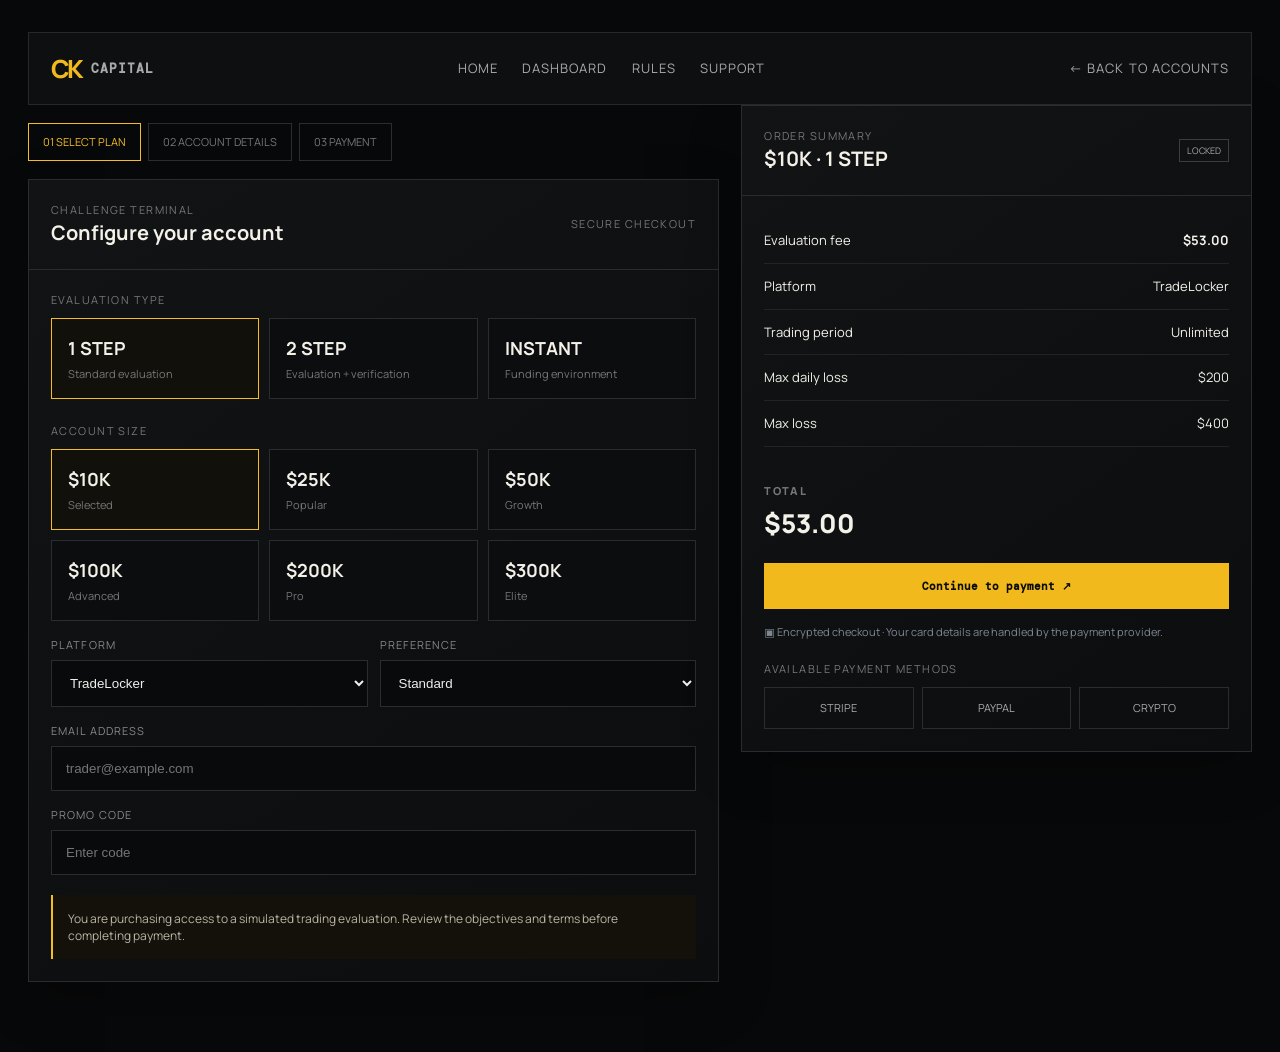
==== checkout.html @ f25f470c "Add files via upload" ====
<!doctype html><html lang="en"><head><meta charset="utf-8"><meta name="viewport" content="width=device-width,initial-scale=1"><title>CK Capital — Secure Checkout Concept</title><link rel="preconnect" href="https://fonts.googleapis.com"><link href="https://fonts.googleapis.com/css2?family=DM+Mono:wght@400;500&family=Manrope:wght@400;500;600;700;800&display=swap" rel="stylesheet"><link rel="stylesheet" href="styles.css"></head><body class="page-shell"><div class="page-wrap"><nav class="surface-nav"><a class="brand" href="index.html"><span class="ck">CK</span><span>CAPITAL</span></a><div class="links"><a href="index.html">Home</a><a href="dashboard.html">Dashboard</a><a href="#">Rules</a><a href="#">Support</a></div><a class="backlink" href="index.html">← Back to accounts</a></nav><div class="checkout-layout"><section><div class="steps"><span class="step-chip active">01 Select plan</span><span class="step-chip">02 Account details</span><span class="step-chip">03 Payment</span></div><div class="panel"><div class="panel-head"><div><div class="tiny gold-text">Challenge terminal</div><h2>Configure your account</h2></div><span class="tiny">SECURE CHECKOUT</span></div><div class="panel-body"><div class="tiny">Evaluation type</div><div class="option-grid" style="margin-top:10px"><div class="choice selected" data-type="1-step"><strong>1 STEP</strong><span>Standard evaluation</span></div><div class="choice" data-type="2-step"><strong>2 STEP</strong><span>Evaluation + verification</span></div><div class="choice" data-type="instant"><strong>INSTANT</strong><span>Funding environment</span></div></div><div class="tiny" style="margin-top:24px">Account size</div><div class="option-grid" style="margin-top:10px"><div class="choice selected" data-size="10K"><strong>$10K</strong><span>Selected</span></div><div class="choice" data-size="25K"><strong>$25K</strong><span>Popular</span></div><div class="choice" data-size="50K"><strong>$50K</strong><span>Growth</span></div><div class="choice" data-size="100K"><strong>$100K</strong><span>Advanced</span></div><div class="choice" data-size="200K"><strong>$200K</strong><span>Pro</span></div><div class="choice" data-size="300K"><strong>$300K</strong><span>Elite</span></div></div><div class="form-row"><div class="field"><label>Platform</label><select id="platform"><option>TradeLocker</option><option>MetaTrader 5</option></select></div><div class="field"><label>Preference</label><select><option>Standard</option><option>Pro — Coming Soon</option></select></div></div><div class="field"><label>Email address</label><input type="email" placeholder="trader@example.com"></div><div class="field"><label>Promo code</label><input id="promo" placeholder="Enter code"></div><div class="notice" style="margin-top:20px">You are purchasing access to a simulated trading evaluation. Review the objectives and terms before completing payment.</div></div></div></section><aside class="order-card"><div class="panel"><div class="panel-head"><div><div class="tiny gold-text">Order summary</div><h2 id="summary-title">$10K · 1 STEP</h2></div><span class="badge">LOCKED</span></div><div class="panel-body"><div class="order-line"><span>Evaluation fee</span><b id="fee">$53.00</b></div><div class="order-line"><span>Platform</span><span id="summary-platform">TradeLocker</span></div><div class="order-line"><span>Trading period</span><span>Unlimited</span></div><div class="order-line"><span>Max daily loss</span><span>$200</span></div><div class="order-line"><span>Max loss</span><span>$400</span></div><div class="order-total"><span class="tiny">TOTAL</span><div id="total">$53.00</div></div><button class="gold full" id="pay">Continue to payment ↗</button><div class="secure">▣ Encrypted checkout · Your card details are handled by the payment provider.</div><div class="tiny" style="margin-top:22px">Available payment methods</div><div class="pay-methods"><div class="pay-method">STRIPE</div><div class="pay-method">PAYPAL</div><div class="pay-method">CRYPTO</div></div></div></div></aside></div></div><script>
const state={size:'10K',type:'1 STEP',fee:53};const fees={'10K':53,'25K':99,'50K':179,'100K':299,'200K':499,'300K':699};document.querySelectorAll('.choice').forEach(c=>c.onclick=()=>{const type=c.dataset.type,size=c.dataset.size;if(type){document.querySelectorAll('[data-type]').forEach(x=>x.classList.remove('selected'));c.classList.add('selected');state.type=type==='1-step'?'1 STEP':type==='2-step'?'2 STEP':'INSTANT';state.fee=type==='instant'?108:fees[state.size]||53}else if(size){document.querySelectorAll('[data-size]').forEach(x=>x.classList.remove('selected'));c.classList.add('selected');state.size=size;state.fee=state.type==='INSTANT'?108:fees[size]||53}update()});document.querySelector('#platform').onchange=e=>{document.querySelector('#summary-platform').textContent=e.target.value};function update(){document.querySelector('#summary-title').textContent=`$${state.size.replace('K','K')} · ${state.type}`;document.querySelector('#fee').textContent=`$${state.fee.toFixed(2)}`;document.querySelector('#total').textContent=`$${state.fee.toFixed(2)}`}document.querySelector('#pay').onclick=()=>alert('Prototype: connect this button to CK Capital’s real payment processor.');
</script></body></html>
---- styles.css ----
:root{--bg:#07090a;--panel:#0d1011;--panel2:#111416;--line:#292d2e;--text:#eeeae1;--muted:#8f9491;--gold:#f2b91d;--gold2:#ffd65b;--green:#53d17c;--max:1400px}*{box-sizing:border-box}html{scroll-behavior:smooth}body{margin:0;background:var(--bg);color:var(--text);font-family:Manrope,system-ui,sans-serif;line-height:1.45}.ticker{height:36px;border-bottom:1px solid var(--line);padding:0 28px;display:flex;align-items:center;gap:10px;font:500 11px 'DM Mono';letter-spacing:.08em;color:var(--gold)}.ticker .dot{width:7px;height:7px;background:var(--gold);border-radius:50%;box-shadow:0 0 12px var(--gold)}.ticker .sep{width:1px;height:12px;background:var(--line);margin:0 12px}.ticker .muted{color:#666b69}.ticker .right{margin-left:auto;color:#a6aaa7}.ticker b{color:var(--green);font-weight:500}header{height:76px;border-bottom:1px solid var(--line);display:flex;align-items:center;padding:0 34px;gap:50px;position:sticky;top:0;background:rgba(7,9,10,.88);backdrop-filter:blur(16px);z-index:10}.brand{display:flex;align-items:center;gap:10px;color:var(--text);text-decoration:none;font:700 13px 'DM Mono';letter-spacing:.16em}.ck{font:800 25px Manrope;color:var(--gold);letter-spacing:-.13em}nav{display:flex;gap:30px}nav a{color:#a7aba8;text-decoration:none;font-size:13px}nav a:hover{color:var(--gold)}.actions{margin-left:auto;display:flex;gap:10px}.actions button,.hero-actions button,.community button{font:700 11px 'DM Mono';letter-spacing:.07em}.ghost,.gold{border:1px solid var(--line);background:transparent;color:var(--text);padding:12px 18px;cursor:pointer}.gold{background:var(--gold);color:#0a0b0b;border-color:var(--gold)}.gold:hover{background:var(--gold2)}.menu{display:none;background:none;border:0;color:var(--text);font-size:24px}.hero{max-width:var(--max);margin:auto;min-height:620px;padding:90px 55px 70px;display:grid;grid-template-columns:1.05fr .95fr;gap:55px;align-items:center;position:relative;overflow:hidden}.hero:before{content:"";position:absolute;width:650px;height:650px;border-radius:50%;right:-300px;top:-180px;background:radial-gradient(circle,rgba(242,185,29,.13),transparent 65%);pointer-events:none}.eyebrow{font:500 11px 'DM Mono';letter-spacing:.13em;color:var(--gold);margin-bottom:17px}.hero h1{font-size:clamp(45px,5.3vw,80px);line-height:.98;letter-spacing:-.055em;margin:0 0 24px;font-weight:800}.hero h1 span{color:var(--gold)}.hero-copy>p{max-width:620px;color:#a7aaa7;font-size:17px}.hero-actions{display:flex;gap:24px;align-items:center;margin:30px 0}.big{padding:16px 26px}.textbtn{background:none;border:0;color:#ddd;cursor:pointer}.micro{display:flex;flex-wrap:wrap;gap:18px;color:#737875;font:11px 'DM Mono'}.hero-console{border:1px solid var(--line);background:linear-gradient(145deg,#111415,#090b0c);box-shadow:0 25px 70px rgba(0,0,0,.35)}.console-top{display:flex;justify-content:space-between;padding:15px 18px;border-bottom:1px solid var(--line);font:11px 'DM Mono';color:#777c79}.console-top b{color:var(--gold);font-weight:500}.chart{height:285px;position:relative;padding:22px;color:var(--gold)}.grid{position:absolute;inset:0;background-image:linear-gradient(rgba(255,255,255,.04) 1px,transparent 1px),linear-gradient(90deg,rgba(255,255,255,.04) 1px,transparent 1px);background-size:50px 50px}.chart svg{width:100%;height:100%;position:relative}.tag{position:absolute;font:10px 'DM Mono';background:#151a19;padding:5px 7px;border:1px solid var(--line)}.t1{left:25px;top:25px}.t2{right:28px;top:80px;color:var(--green)}.console-grid{display:grid;grid-template-columns:repeat(3,1fr);border-top:1px solid var(--line)}.console-grid div{padding:16px;border-right:1px solid var(--line)}.console-grid div:last-child{border:0}.console-grid small,.rules-mini small{display:block;color:#6e7471;font:10px 'DM Mono';margin-bottom:7px}.console-grid strong{font:500 13px 'DM Mono'}.ok{color:var(--green)}.stats{border-top:1px solid var(--line);border-bottom:1px solid var(--line);display:grid;grid-template-columns:repeat(4,1fr);max-width:var(--max);margin:auto}.stats div{padding:25px 35px;border-right:1px solid var(--line)}.stats div:last-child{border:0}.stats small{display:block;color:#666c69;font:10px 'DM Mono';margin-bottom:8px}.stats strong{font:700 15px 'DM Mono';color:#ddd}.section{max-width:var(--max);margin:auto;padding:105px 55px}.section-head{display:flex;justify-content:space-between;gap:40px;align-items:end;margin-bottom:45px}.section h2{font-size:clamp(32px,4vw,54px);letter-spacing:-.045em;line-height:1;margin:0}.section-head>p{max-width:430px;color:#858a87;font-size:14px}.runway{display:flex;align-items:center;border:1px solid var(--line);background:var(--panel)}.step{padding:34px 30px;flex:1;min-height:190px}.step span{display:block;font:11px 'DM Mono';color:#606562;margin-bottom:38px}.step b{font:700 15px 'DM Mono';color:#ddd}.step p{color:#747a77;font-size:13px;max-width:250px}.step.active{background:linear-gradient(140deg,#15130c,#0d0f10);box-shadow:inset 3px 0 var(--gold)}.step.active span,.step.active b{color:var(--gold)}.line{height:1px;width:50px;background:var(--gold);position:relative}.line:after{content:"";width:6px;height:6px;background:var(--gold);border-radius:50%;position:absolute;right:0;top:-3px}.switch{display:flex;border:1px solid var(--line)}.switch button,.terminal-tabs button{background:none;border:0;color:#747976;padding:12px 16px;font:500 10px 'DM Mono';cursor:pointer}.switch .selected,.terminal-tabs .selected{background:#171a18;color:var(--gold)}.terminal{border:1px solid var(--line);background:var(--panel)}.terminal-tabs{display:flex;border-bottom:1px solid var(--line);overflow:auto}.terminal-tabs button{font-size:13px;min-width:100px}.terminal-body{display:grid;grid-template-columns:1fr 1.5fr}.offer{padding:38px;border-right:1px solid var(--line)}.pill{font:10px 'DM Mono';color:var(--gold);border:1px solid #5b4a1c;padding:5px 8px}.offer h3{font-size:30px;margin:20px 0 8px}.offer p{color:#7e8380;font-size:13px}.price{margin:28px 0;font:700 34px 'DM Mono'}.price del{font-size:14px;color:#5f6461;margin-left:8px}.full{width:100%;padding:15px;font:700 11px 'DM Mono'}.rules-mini{display:grid;grid-template-columns:repeat(2,1fr)}.rules-mini div{padding:26px;border-bottom:1px solid var(--line);border-right:1px solid var(--line)}.rules-mini b{font:500 15px 'DM Mono'}.source-note{font:10px 'DM Mono';color:#555b58;margin-top:15px}.rules{padding-top:30px}.risk-grid{display:grid;grid-template-columns:repeat(4,1fr);border:1px solid var(--line);background:var(--panel)}.gauge{min-height:245px;padding:30px;border-right:1px solid var(--line);position:relative}.gauge:last-child{border:0}.gauge>span{font:10px 'DM Mono';color:#7b807d}.gauge>strong{display:block;font:700 42px 'DM Mono';margin-top:25px;color:#ddd}.gauge small{font:10px 'DM Mono';color:#565c59}.arc{height:55px;width:130px;border-radius:130px 130px 0 0;border:5px solid #292d2e;border-bottom:0;margin-top:10px;position:relative;overflow:hidden}.arc i{position:absolute;left:-5px;bottom:-5px;width:calc(var(--p)*1% + 0px);height:55px;border-top:5px solid var(--gold);transform-origin:left bottom;transform:skewX(-20deg)}.gauge.accent>strong{color:var(--gold)}.trust{max-width:var(--max);margin:0 auto;padding:0 55px 105px;display:grid;grid-template-columns:1fr 1.5fr;gap:60px}.trust-main h2{font-size:clamp(34px,4vw,54px);line-height:1;letter-spacing:-.045em;margin:0 0 18px}.trust-main p{color:#818682;max-width:420px}.ledger{border:1px solid var(--line);background:var(--panel)}.ledger div{display:flex;justify-content:space-between;padding:20px 24px;border-bottom:1px solid var(--line);gap:20px}.ledger div:last-child{border:0}.ledger span{color:#777c79;font:10px 'DM Mono'}.ledger b{font:500 11px 'DM Mono';color:#ddd;text-align:right}.community{border-top:1px solid var(--line);display:grid;grid-template-columns:1fr 360px;gap:70px}.community p{color:#818682;max-width:520px}.community-card{border:1px solid var(--line);padding:28px;background:linear-gradient(145deg,#131511,#0d0f10)}.live{font:10px 'DM Mono';color:var(--green);margin-bottom:40px}.live span{display:inline-block;width:6px;height:6px;background:var(--green);border-radius:50%;margin-right:6px}.community-card strong{font-size:22px}.community-card p{font-size:13px}.community-card button{margin-top:15px}footer{border-top:1px solid var(--line);min-height:80px;padding:0 55px;display:flex;align-items:center;gap:35px;color:#565c59;font:9px 'DM Mono'}footer>div:last-child{margin-left:auto}.menu{margin-left:auto}@media(max-width:900px){nav,.actions{display:none}.menu{display:block}.hero{grid-template-columns:1fr;padding:65px 25px}.hero-console{display:none}.stats{grid-template-columns:1fr 1fr}.stats div{border-bottom:1px solid var(--line)}.section,.trust{padding-left:25px;padding-right:25px}.runway{display:block}.line{width:80%;margin:0 30px}.terminal-body,.trust,.community{grid-template-columns:1fr}.offer{border-right:0;border-bottom:1px solid var(--line)}.risk-grid{grid-template-columns:1fr 1fr}.gauge:nth-child(2){border-right:0}.gauge:nth-child(-n+2){border-bottom:1px solid var(--line)}footer{padding:20px 25px;flex-wrap:wrap}footer>div:last-child{margin-left:0}.ticker{padding:0 12px}.ticker .right,.ticker .sep,.ticker .muted{display:none}}@media(max-width:560px){.hero h1{font-size:45px}.stats{grid-template-columns:1fr}.stats div{border-right:0}.section{padding-top:70px;padding-bottom:70px}.section-head{display:block}.section-head>p{margin-top:20px}.switch{margin-top:25px;width:max-content}.risk-grid{grid-template-columns:1fr}.gauge{border-right:0!important;border-bottom:1px solid var(--line)!important}.gauge:last-child{border-bottom:0!important}.terminal-tabs{display:grid;grid-template-columns:repeat(3,1fr)}.terminal-tabs button{min-width:0}.console-grid{grid-template-columns:1fr}.console-grid div{border-right:0;border-bottom:1px solid var(--line)} }

/* PRODUCT SURFACES — CHECKOUT + DASHBOARD */
.page-shell{min-height:100vh;background:#070809;color:#f4f1e9}.page-wrap{max-width:1480px;margin:0 auto;padding:32px 28px 70px}.surface-nav{display:flex;align-items:center;justify-content:space-between;padding:18px 22px;border:1px solid #26282b;background:#0d0f11;position:sticky;top:0;z-index:10}.surface-nav .links{display:flex;gap:24px}.surface-nav a{color:#aaa;text-decoration:none;font-size:13px;text-transform:uppercase;letter-spacing:.08em}.surface-nav a:hover{color:#f5bd25}.surface-grid{display:grid;grid-template-columns:1.4fr .8fr;gap:22px;margin-top:24px}.panel{border:1px solid #292c30;background:linear-gradient(145deg,#111315,#0b0d0f);box-shadow:0 18px 50px rgba(0,0,0,.24)}.panel-head{padding:22px;border-bottom:1px solid #292c30;display:flex;justify-content:space-between;align-items:center}.panel-head h2{margin:0;font-size:20px}.panel-body{padding:22px}.gold-text{color:#f5bd25}.tiny{font-size:11px;color:#777;text-transform:uppercase;letter-spacing:.13em}.checkout-layout{display:grid;grid-template-columns:1.15fr .85fr;gap:22px}.steps{display:flex;gap:7px;margin:18px 0}.step-chip{padding:10px 14px;border:1px solid #2a2d31;color:#777;font-size:11px;text-transform:uppercase}.step-chip.active{border-color:#f5bd25;color:#f5bd25}.option-grid{display:grid;grid-template-columns:repeat(3,1fr);gap:10px}.choice{border:1px solid #292c30;background:#0b0d0f;padding:16px;cursor:pointer;transition:.2s}.choice:hover,.choice.selected{border-color:#f5bd25;background:#12100a}.choice strong{display:block;font-size:18px}.choice span{display:block;color:#777;font-size:11px;margin-top:5px}.form-row{display:grid;grid-template-columns:1fr 1fr;gap:12px}.field{margin-top:16px}.field label{display:block;font-size:11px;color:#888;text-transform:uppercase;letter-spacing:.1em;margin-bottom:7px}.field input,.field select{width:100%;box-sizing:border-box;background:#090a0b;border:1px solid #292c30;color:#eee;padding:14px;outline:none}.field input:focus,.field select:focus{border-color:#f5bd25}.order-card{position:sticky;top:92px}.order-line{display:flex;justify-content:space-between;padding:13px 0;border-bottom:1px solid #202327;font-size:13px}.order-total{font-size:26px;font-weight:800;padding:20px 0}.secure{display:flex;gap:8px;color:#7d8790;font-size:11px;margin-top:15px}.pay-methods{display:grid;grid-template-columns:repeat(3,1fr);gap:8px;margin-top:10px}.pay-method{border:1px solid #292c30;padding:12px;text-align:center;font-size:11px;color:#aaa}.dash{display:grid;grid-template-columns:220px 1fr;min-height:100vh}.side{border-right:1px solid #24272a;background:#090a0b;padding:22px 14px;position:sticky;top:0;height:100vh;box-sizing:border-box}.side .brand{margin-bottom:36px}.side-links{display:grid;gap:6px}.side-links a{padding:13px 12px;color:#8d9298;text-decoration:none;font-size:12px;text-transform:uppercase;letter-spacing:.08em;border-left:2px solid transparent}.side-links a.active,.side-links a:hover{color:#f5bd25;background:#111214;border-left-color:#f5bd25}.dash-main{padding:24px;max-width:1500px;width:100%;box-sizing:border-box}.dash-top{display:flex;justify-content:space-between;align-items:center;margin-bottom:22px}.status{border:1px solid #28432e;background:#0b140d;color:#72d88c;padding:9px 12px;font-size:11px;text-transform:uppercase}.account-bar{display:flex;gap:12px;align-items:center}.select-dark{background:#0d0f11;color:#eee;border:1px solid #2a2d31;padding:10px 13px}.metric-grid{display:grid;grid-template-columns:repeat(4,1fr);gap:12px}.metric{padding:18px;border:1px solid #292c30;background:#0e1012}.metric small{color:#777;text-transform:uppercase;font-size:10px}.metric strong{display:block;font-size:24px;margin-top:9px}.positive{color:#7fe29a}.negative{color:#ff7777}.dash-grid{display:grid;grid-template-columns:1.6fr .8fr;gap:14px;margin-top:14px}.chartbox{min-height:370px}.chart-area{height:290px;position:relative;overflow:hidden;background:linear-gradient(180deg,#0d0f10,#090a0b);margin:0 20px 20px;border:1px solid #202327}.chart-area:before{content:'';position:absolute;inset:0;background-image:linear-gradient(#1b1e21 1px,transparent 1px),linear-gradient(90deg,#1b1e21 1px,transparent 1px);background-size:55px 55px;opacity:.45}.chart-svg{position:absolute;inset:20px;width:calc(100% - 40px);height:calc(100% - 40px)}.risk-list{display:grid;gap:12px}.risk-row{padding:15px;border:1px solid #25282b;background:#0c0e10}.risk-row .label{display:flex;justify-content:space-between;font-size:11px;color:#aaa}.bar{height:5px;background:#25282b;margin-top:10px}.bar i{display:block;height:100%;background:#f5bd25;width:34%}.trade-table{width:100%;border-collapse:collapse;font-size:12px}.trade-table th,.trade-table td{padding:13px 10px;border-bottom:1px solid #222529;text-align:left}.trade-table th{color:#777;text-transform:uppercase;font-size:10px}.badge{padding:4px 7px;border:1px solid #3a3d41;color:#aaa;font-size:9px}.dash-section{margin-top:14px}.notice{padding:15px;border-left:2px solid #f5bd25;background:#131109;color:#b9b4a7;font-size:12px}.backlink{color:#f5bd25;text-decoration:none;font-size:12px}
@media(max-width:980px){.surface-grid,.checkout-layout,.dash-grid{grid-template-columns:1fr}.order-card{position:static}.dash{grid-template-columns:1fr}.side{height:auto;position:relative;border-right:0;border-bottom:1px solid #24272a}.side-links{display:flex;overflow:auto}.metric-grid{grid-template-columns:repeat(2,1fr)}.surface-nav .links{display:none}}
@media(max-width:600px){.page-wrap,.dash-main{padding:16px}.option-grid{grid-template-columns:1fr 1fr}.form-row{grid-template-columns:1fr}.metric-grid{grid-template-columns:1fr 1fr}.panel-body,.panel-head{padding:16px}.dash-top{align-items:flex-start;gap:12px;flex-direction:column}}
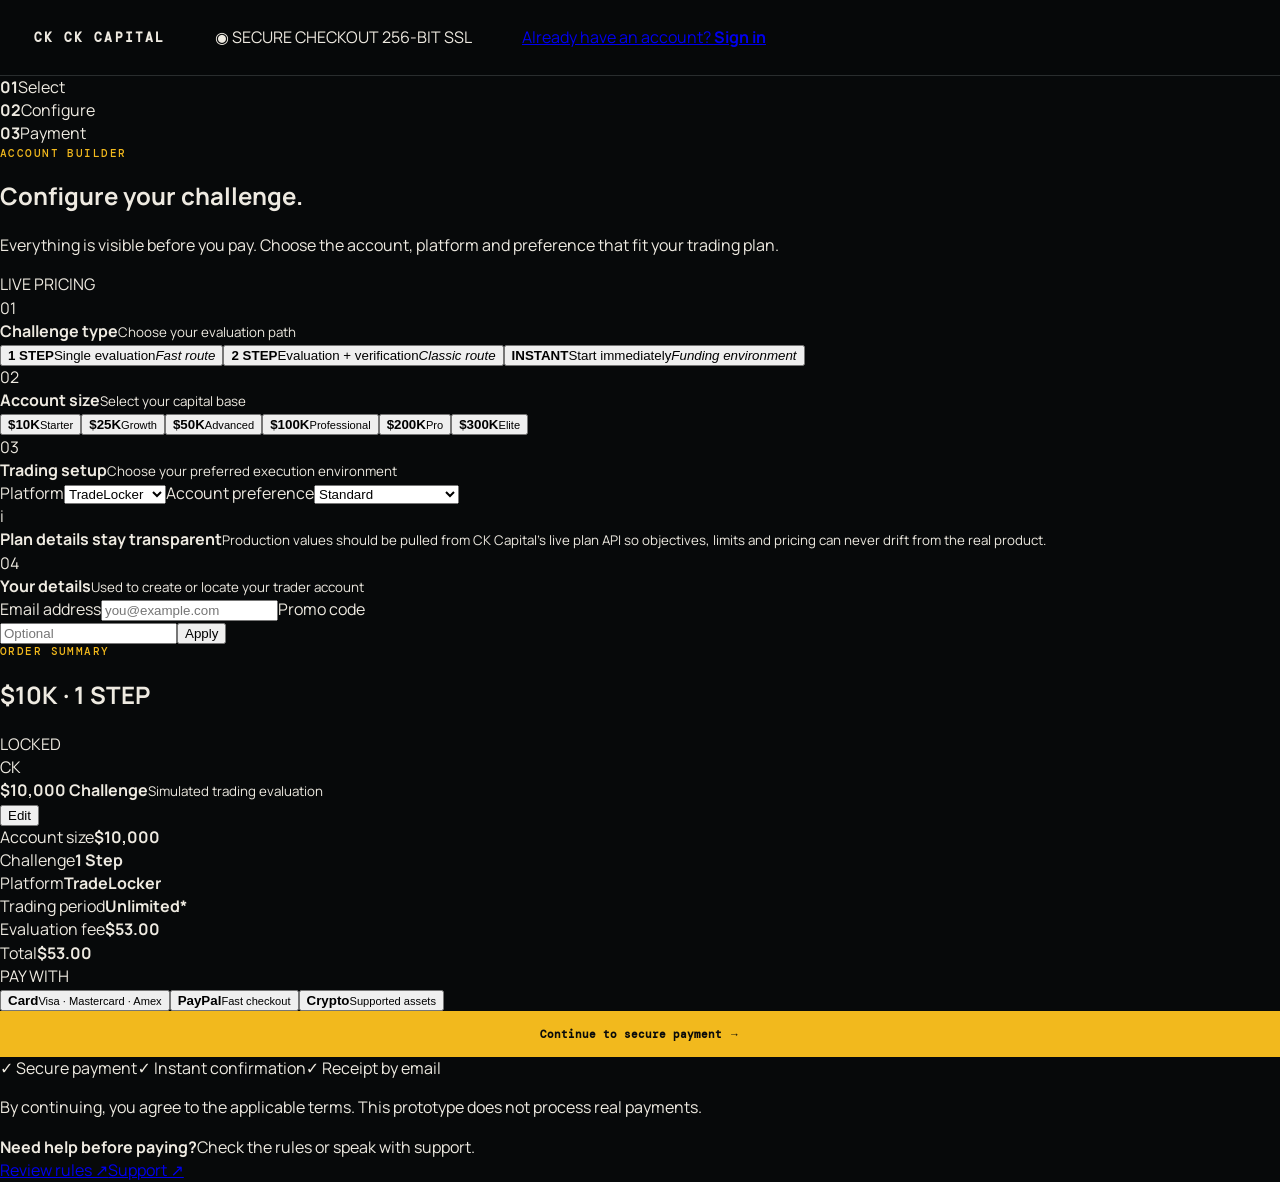
==== commit 243e40b0: "Refactor checkout.html for improved layout and design Updated the checkout page structure and styles" ====
--- a/checkout.html
+++ b/checkout.html
@@ -1,3 +1,12 @@
-<!doctype html><html lang="en"><head><meta charset="utf-8"><meta name="viewport" content="width=device-width,initial-scale=1"><title>CK Capital — Secure Checkout Concept</title><link rel="preconnect" href="https://fonts.googleapis.com"><link href="https://fonts.googleapis.com/css2?family=DM+Mono:wght@400;500&family=Manrope:wght@400;500;600;700;800&display=swap" rel="stylesheet"><link rel="stylesheet" href="styles.css"></head><body class="page-shell"><div class="page-wrap"><nav class="surface-nav"><a class="brand" href="index.html"><span class="ck">CK</span><span>CAPITAL</span></a><div class="links"><a href="index.html">Home</a><a href="dashboard.html">Dashboard</a><a href="#">Rules</a><a href="#">Support</a></div><a class="backlink" href="index.html">← Back to accounts</a></nav><div class="checkout-layout"><section><div class="steps"><span class="step-chip active">01 Select plan</span><span class="step-chip">02 Account details</span><span class="step-chip">03 Payment</span></div><div class="panel"><div class="panel-head"><div><div class="tiny gold-text">Challenge terminal</div><h2>Configure your account</h2></div><span class="tiny">SECURE CHECKOUT</span></div><div class="panel-body"><div class="tiny">Evaluation type</div><div class="option-grid" style="margin-top:10px"><div class="choice selected" data-type="1-step"><strong>1 STEP</strong><span>Standard evaluation</span></div><div class="choice" data-type="2-step"><strong>2 STEP</strong><span>Evaluation + verification</span></div><div class="choice" data-type="instant"><strong>INSTANT</strong><span>Funding environment</span></div></div><div class="tiny" style="margin-top:24px">Account size</div><div class="option-grid" style="margin-top:10px"><div class="choice selected" data-size="10K"><strong>$10K</strong><span>Selected</span></div><div class="choice" data-size="25K"><strong>$25K</strong><span>Popular</span></div><div class="choice" data-size="50K"><strong>$50K</strong><span>Growth</span></div><div class="choice" data-size="100K"><strong>$100K</strong><span>Advanced</span></div><div class="choice" data-size="200K"><strong>$200K</strong><span>Pro</span></div><div class="choice" data-size="300K"><strong>$300K</strong><span>Elite</span></div></div><div class="form-row"><div class="field"><label>Platform</label><select id="platform"><option>TradeLocker</option><option>MetaTrader 5</option></select></div><div class="field"><label>Preference</label><select><option>Standard</option><option>Pro — Coming Soon</option></select></div></div><div class="field"><label>Email address</label><input type="email" placeholder="trader@example.com"></div><div class="field"><label>Promo code</label><input id="promo" placeholder="Enter code"></div><div class="notice" style="margin-top:20px">You are purchasing access to a simulated trading evaluation. Review the objectives and terms before completing payment.</div></div></div></section><aside class="order-card"><div class="panel"><div class="panel-head"><div><div class="tiny gold-text">Order summary</div><h2 id="summary-title">$10K · 1 STEP</h2></div><span class="badge">LOCKED</span></div><div class="panel-body"><div class="order-line"><span>Evaluation fee</span><b id="fee">$53.00</b></div><div class="order-line"><span>Platform</span><span id="summary-platform">TradeLocker</span></div><div class="order-line"><span>Trading period</span><span>Unlimited</span></div><div class="order-line"><span>Max daily loss</span><span>$200</span></div><div class="order-line"><span>Max loss</span><span>$400</span></div><div class="order-total"><span class="tiny">TOTAL</span><div id="total">$53.00</div></div><button class="gold full" id="pay">Continue to payment ↗</button><div class="secure">▣ Encrypted checkout · Your card details are handled by the payment provider.</div><div class="tiny" style="margin-top:22px">Available payment methods</div><div class="pay-methods"><div class="pay-method">STRIPE</div><div class="pay-method">PAYPAL</div><div class="pay-method">CRYPTO</div></div></div></div></aside></div></div><script>
-const state={size:'10K',type:'1 STEP',fee:53};const fees={'10K':53,'25K':99,'50K':179,'100K':299,'200K':499,'300K':699};document.querySelectorAll('.choice').forEach(c=>c.onclick=()=>{const type=c.dataset.type,size=c.dataset.size;if(type){document.querySelectorAll('[data-type]').forEach(x=>x.classList.remove('selected'));c.classList.add('selected');state.type=type==='1-step'?'1 STEP':type==='2-step'?'2 STEP':'INSTANT';state.fee=type==='instant'?108:fees[state.size]||53}else if(size){document.querySelectorAll('[data-size]').forEach(x=>x.classList.remove('selected'));c.classList.add('selected');state.size=size;state.fee=state.type==='INSTANT'?108:fees[size]||53}update()});document.querySelector('#platform').onchange=e=>{document.querySelector('#summary-platform').textContent=e.target.value};function update(){document.querySelector('#summary-title').textContent=`$${state.size.replace('K','K')} · ${state.type}`;document.querySelector('#fee').textContent=`$${state.fee.toFixed(2)}`;document.querySelector('#total').textContent=`$${state.fee.toFixed(2)}`}document.querySelector('#pay').onclick=()=>alert('Prototype: connect this button to CK Capital’s real payment processor.');
-</script></body></html>
+<!DOCTYPE html>
+<html lang="en">
+<head><meta charset="utf-8"><meta name="viewport" content="width=device-width,initial-scale=1">
+<title>CK Capital — Checkout</title>
+<link rel="preconnect" href="https://fonts.googleapis.com">
+<link href="https://fonts.googleapis.com/css2?family=DM+Mono:wght@400;500&family=Manrope:wght@400;500;600;700;800&display=swap" rel="stylesheet">
+<link rel="stylesheet" href="styles.css">
+</head>
+<body class="checkout-page"><div class="checkout-wrap">
+        <header class="checkout-head"><a class="brand" href="index.html"><span class="logo-mark">CK</span><span>CK CAPITAL</span></a><div class="checkout-security"><span>◉</span> SECURE CHECKOUT <i></i><span>256-BIT SSL</span></div><a href="login.html" class="login-link">Already have an account? <b>Sign in</b></a></header><div class="progress"><div class="progress-step done"><b>01</b><span>Select</span></div><div class="progress-line"></div>
+        <div class="progress-step active"><b>02</b><span>Configure</span></div><div class="progress-line"></div><div class="progress-step"><b>03</b><span>Payment</span></div></div><main class="checkout-grid"><section class="checkout-main"><div class="section-title"><div><div class="eyebrow">ACCOUNT BUILDER</div><h1>Configure your challenge.</h1><p>Everything is visible before you pay. Choose the account, platform and preference that fit your trading plan.</p></div><span class="live-badge"><i></i> LIVE PRICING</span></div><div class="checkout-card"><div class="card-title"><span>01</span><div><b>Challenge type</b><small>Choose your evaluation path</small></div></div><div class="choice-grid three"><button class="big-choice selected" data-type="1 STEP"><b>1 STEP</b><span>Single evaluation</span><em>Fast route</em></button><button class="big-choice" data-type="2 STEP"><b>2 STEP</b><span>Evaluation + verification</span><em>Classic route</em></button><button class="big-choice" data-type="INSTANT"><b>INSTANT</b><span>Start immediately</span><em>Funding environment</em></button></div></div><div class="checkout-card"><div class="card-title"><span>02</span><div><b>Account size</b><small>Select your capital base</small></div></div><div class="size-grid"><button class="size-choice selected" data-size="10K"><b>$10K</b><small>Starter</small></button><button class="size-choice" data-size="25K"><b>$25K</b><small>Growth</small></button><button class="size-choice" data-size="50K"><b>$50K</b><small>Advanced</small></button><button class="size-choice" data-size="100K"><b>$100K</b><small>Professional</small></button><button class="size-choice" data-size="200K"><b>$200K</b><small>Pro</small></button><button class="size-choice" data-size="300K"><b>$300K</b><small>Elite</small></button></div></div><div class="checkout-card"><div class="card-title"><span>03</span><div><b>Trading setup</b><small>Choose your preferred execution environment</small></div></div><div class="setup-grid"><label class="select-card"><span>Platform</span><select id="platform"><option>TradeLocker</option><option>MetaTrader 5</option></select></label><label class="select-card"><span>Account preference</span><select><option>Standard</option><option>Pro — Coming Soon</option></select></label></div><div class="account-note"><span>i</span><div><b>Plan details stay transparent</b><small>Production values should be pulled from CK Capital's live plan API so objectives, limits and pricing can never drift from the real product.</small></div></div></div><div class="checkout-card"><div class="card-title"><span>04</span><div><b>Your details</b><small>Used to create or locate your trader account</small></div></div><div class="form-grid"><label>Email address<input id="email" type="email" placeholder="you@example.com"></label><label>Promo code<div class="promo"><input id="promo" placeholder="Optional"><button type="button" onclick="applyPromo()">Apply</button></div></label></div></div></section><aside class="checkout-side"><div class="order-card-real"><div class="order-head"><div><div class="eyebrow">ORDER SUMMARY</div><h2 id="orderTitle">$10K · 1 STEP</h2></div><span class="lock">LOCKED</span></div><div class="selected-plan"><span class="plan-icon">CK</span><div><b id="planName">$10,000 Challenge</b><small>Simulated trading evaluation</small></div><button onclick="document.querySelector('.checkout-main').scrollIntoView({behavior:'smooth'})">Edit</button></div><div class="summary-list"><div><span>Account size</span><b id="sumSize">$10,000</b></div><div><span>Challenge</span><b id="sumType">1 Step</b></div><div><span>Platform</span><b id="sumPlatform">TradeLocker</b></div><div><span>Trading period</span><b>Unlimited*</b></div></div><div class="summary-rule"><span>Evaluation fee</span><b id="fee">$53.00</b></div><div class="promo-applied" id="promoState" hidden>Promo applied <b id="discount">-$0.00</b></div><div class="grand-total"><span>Total</span><strong id="total">$53.00</strong></div><div class="payment-title">PAY WITH</div><div class="payment-options"><button class="pay-option active" data-pay="card"><b>Card</b><small>Visa · Mastercard · Amex</small></button><button class="pay-option" data-pay="paypal"><b>PayPal</b><small>Fast checkout</small></button><button class="pay-option" data-pay="crypto"><b>Crypto</b><small>Supported assets</small></button></div><button class="gold full xl" id="continuePay">Continue to secure payment <span>→</span></button><div class="trust-row"><span>✓ Secure payment</span><span>✓ Instant confirmation</span><span>✓ Receipt by email</span></div><p class="legal">By continuing, you agree to the applicable terms. This prototype does not process real payments.</p></div><div class="help-card"><b>Need help before paying?</b><span>Check the rules or speak with support.</span><div><a href="index.html#rules">Review rules ↗</a><a href="#" onclick="alert('Connect to live support in production.');return false">Support ↗</a></div></div></aside></main></div><script src="checkout.js"></script></body>
+</html>
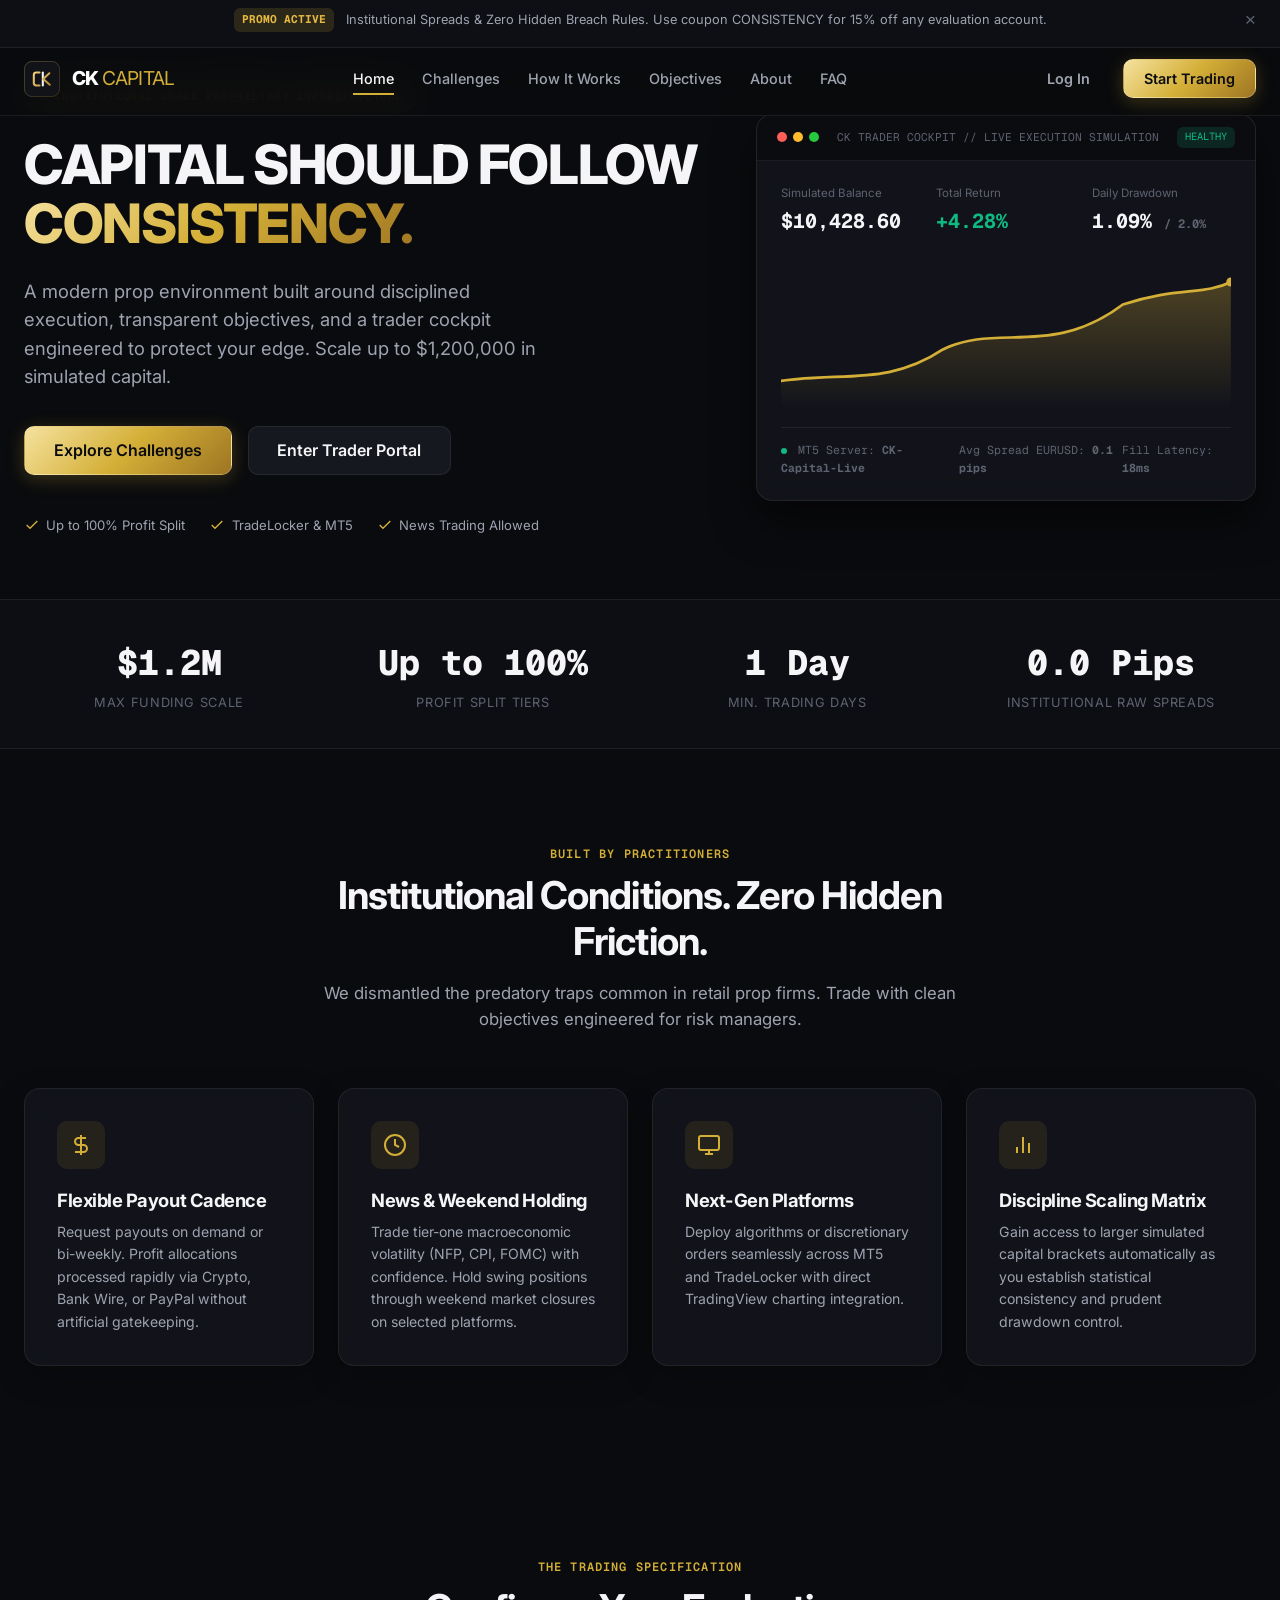
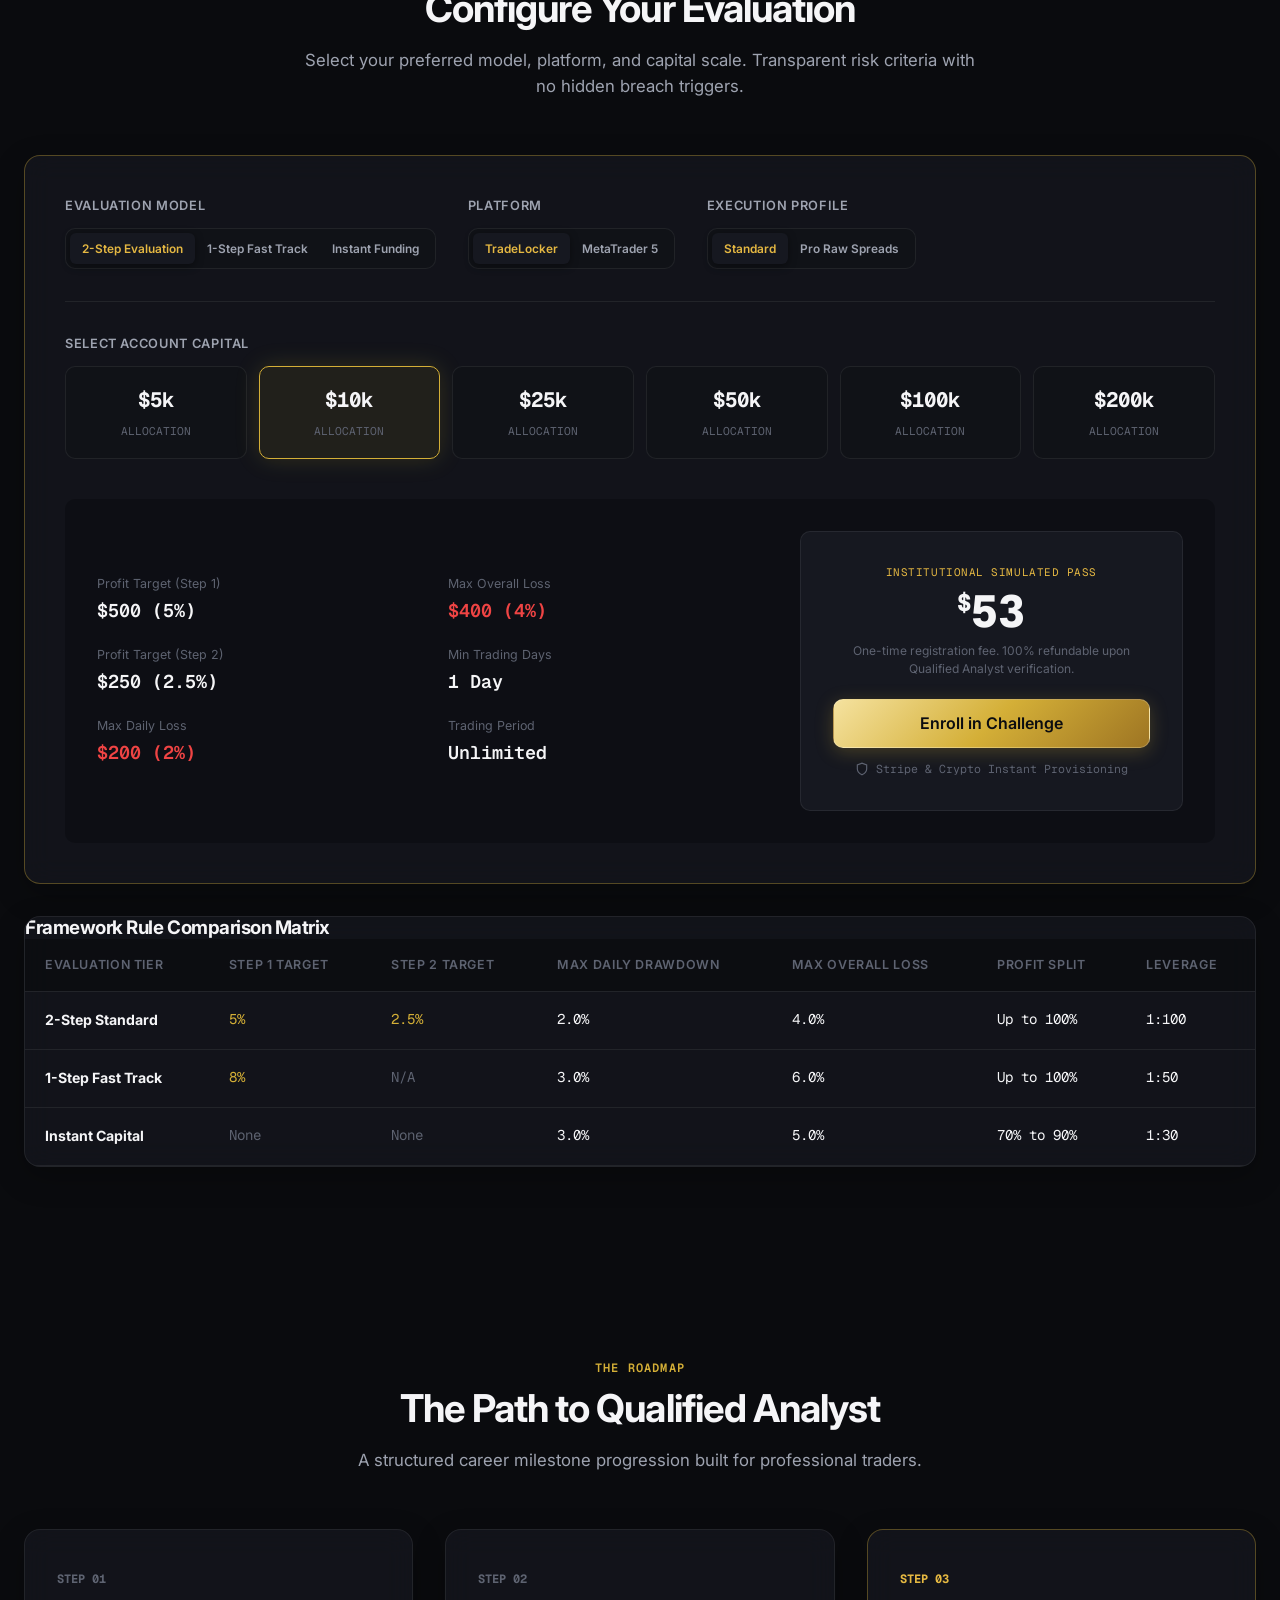
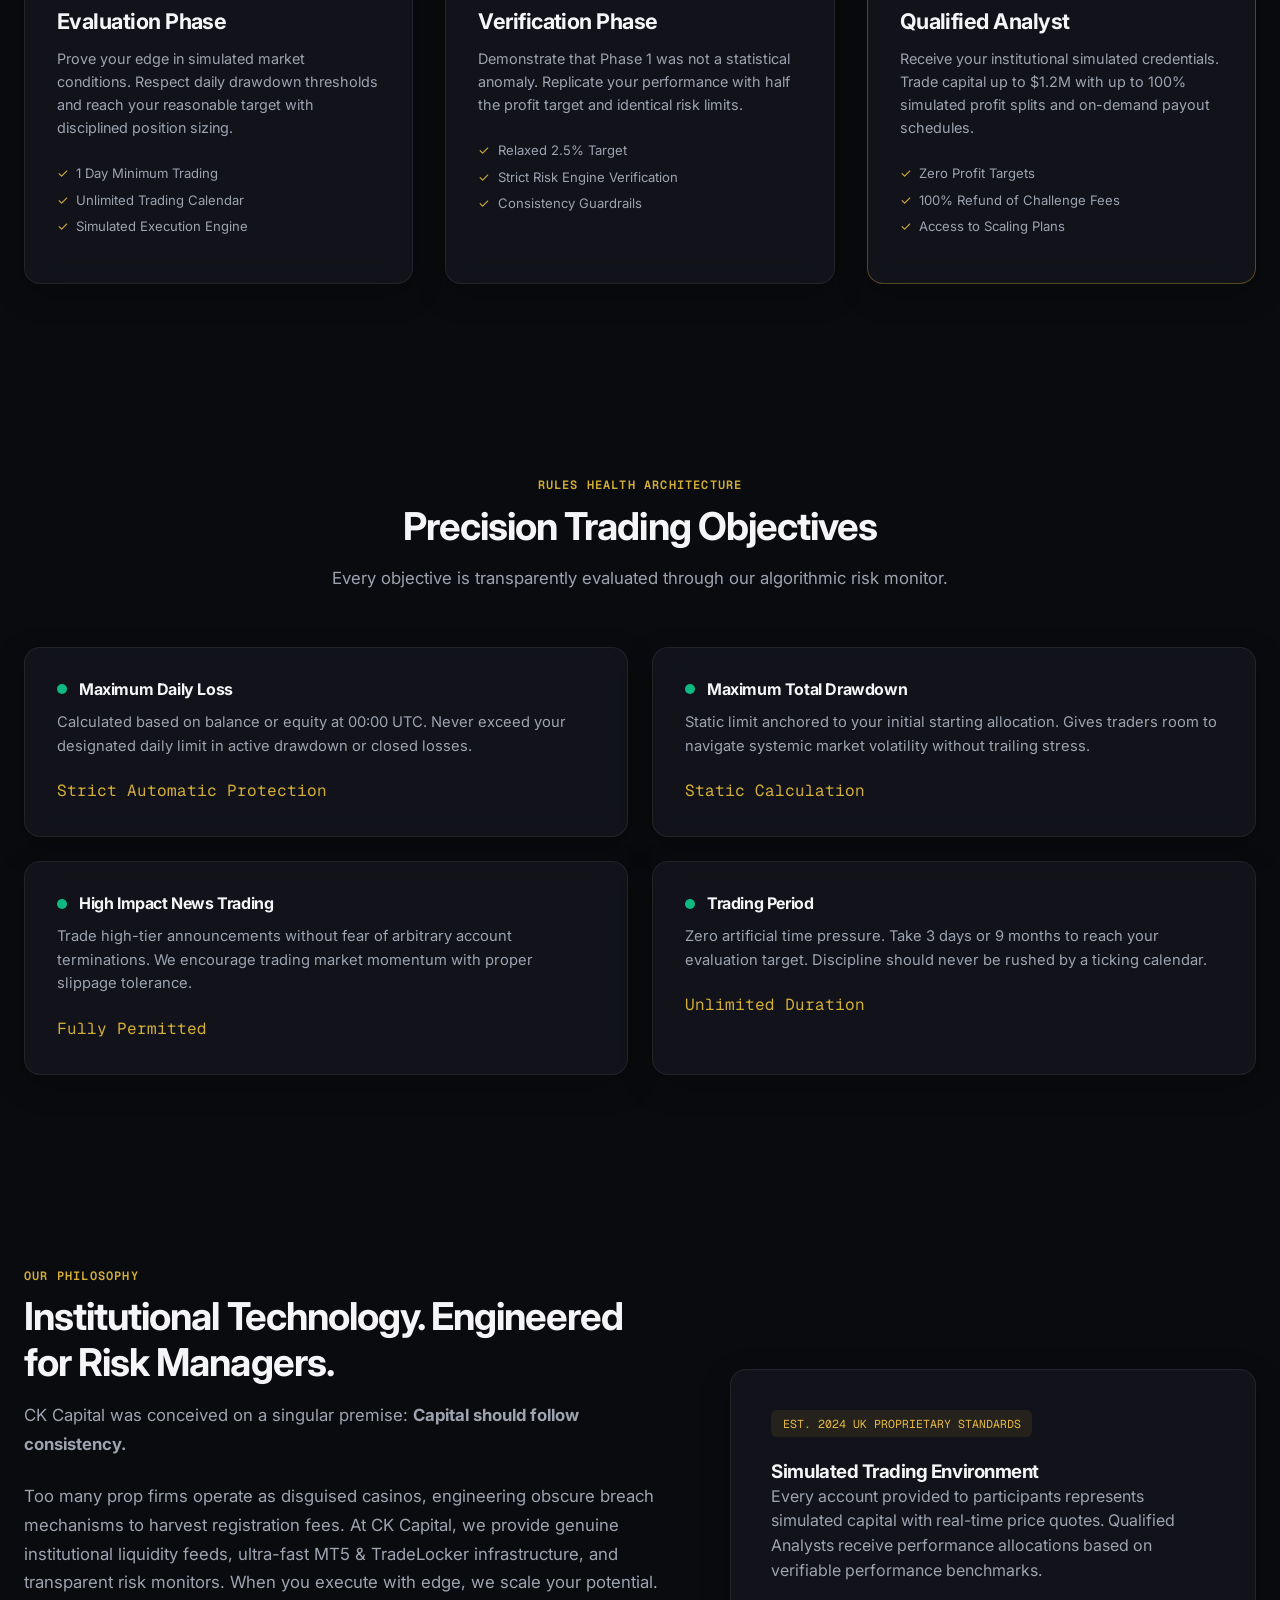
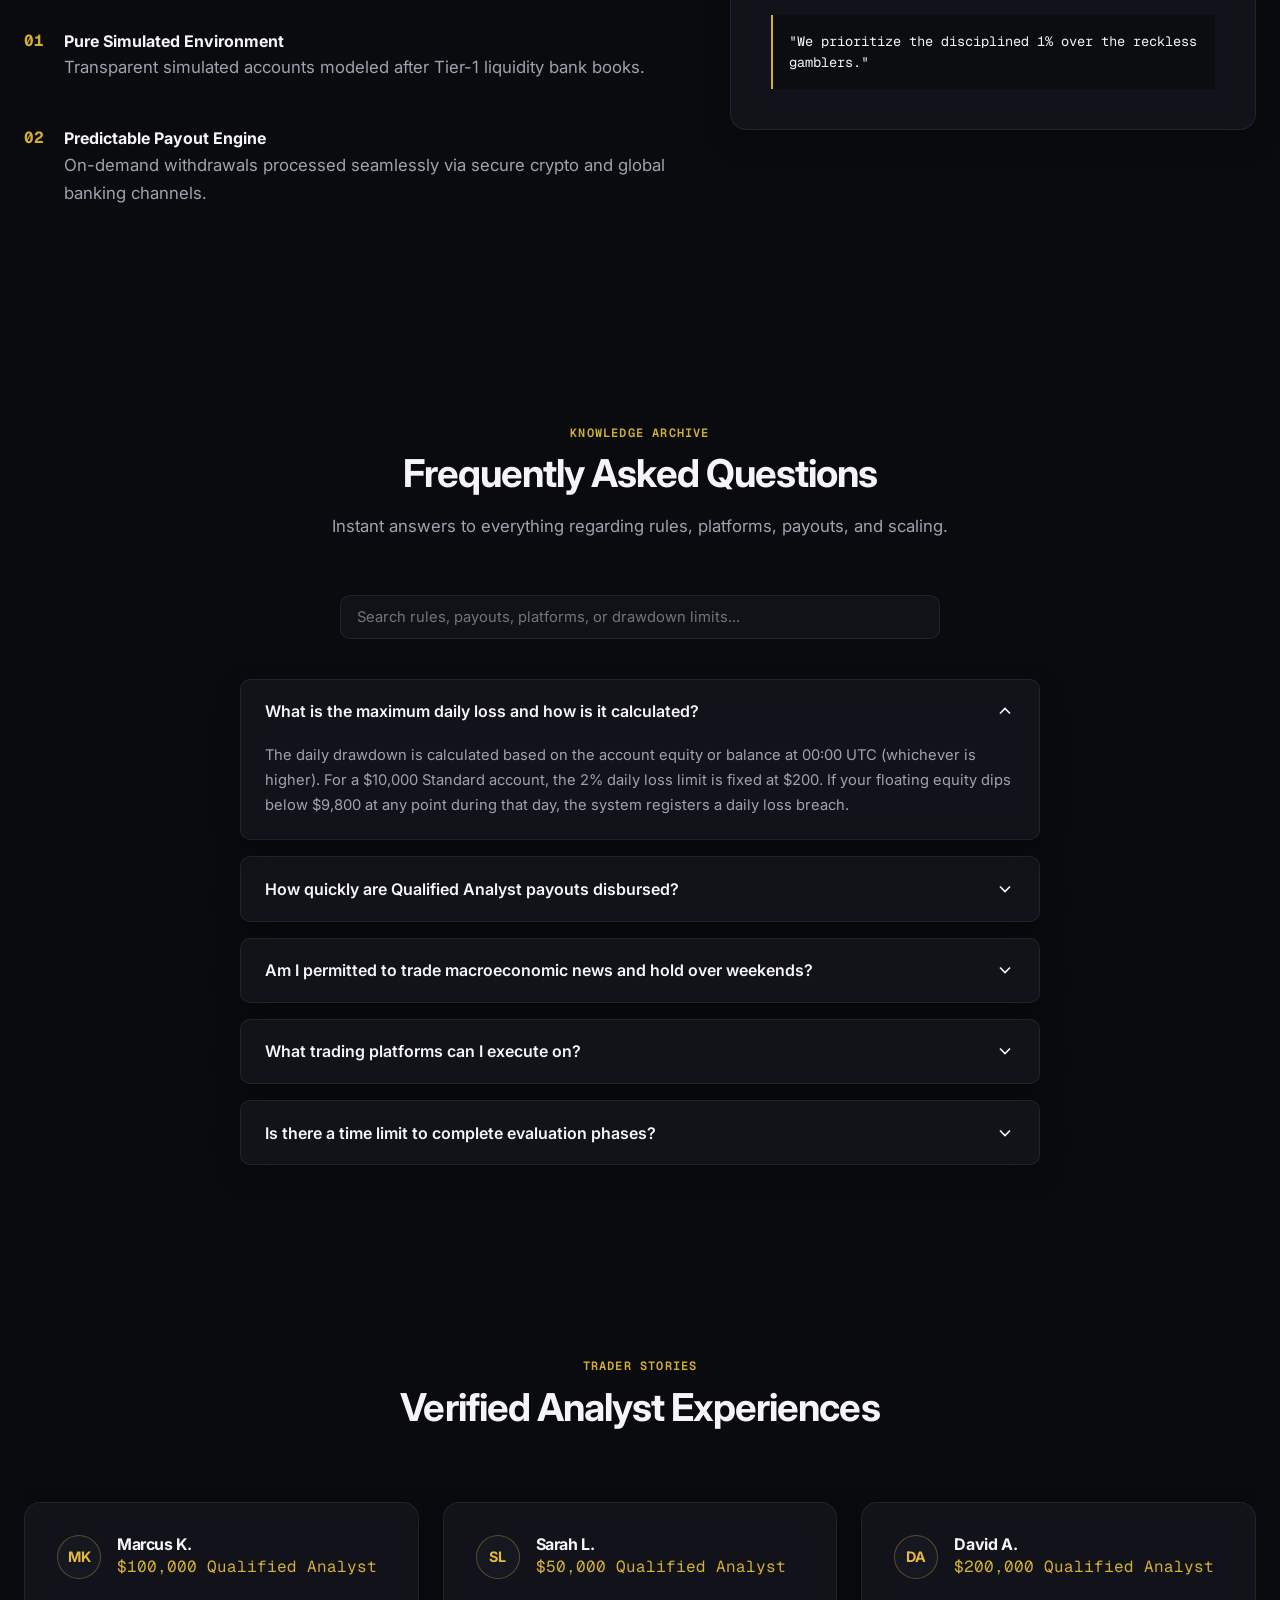
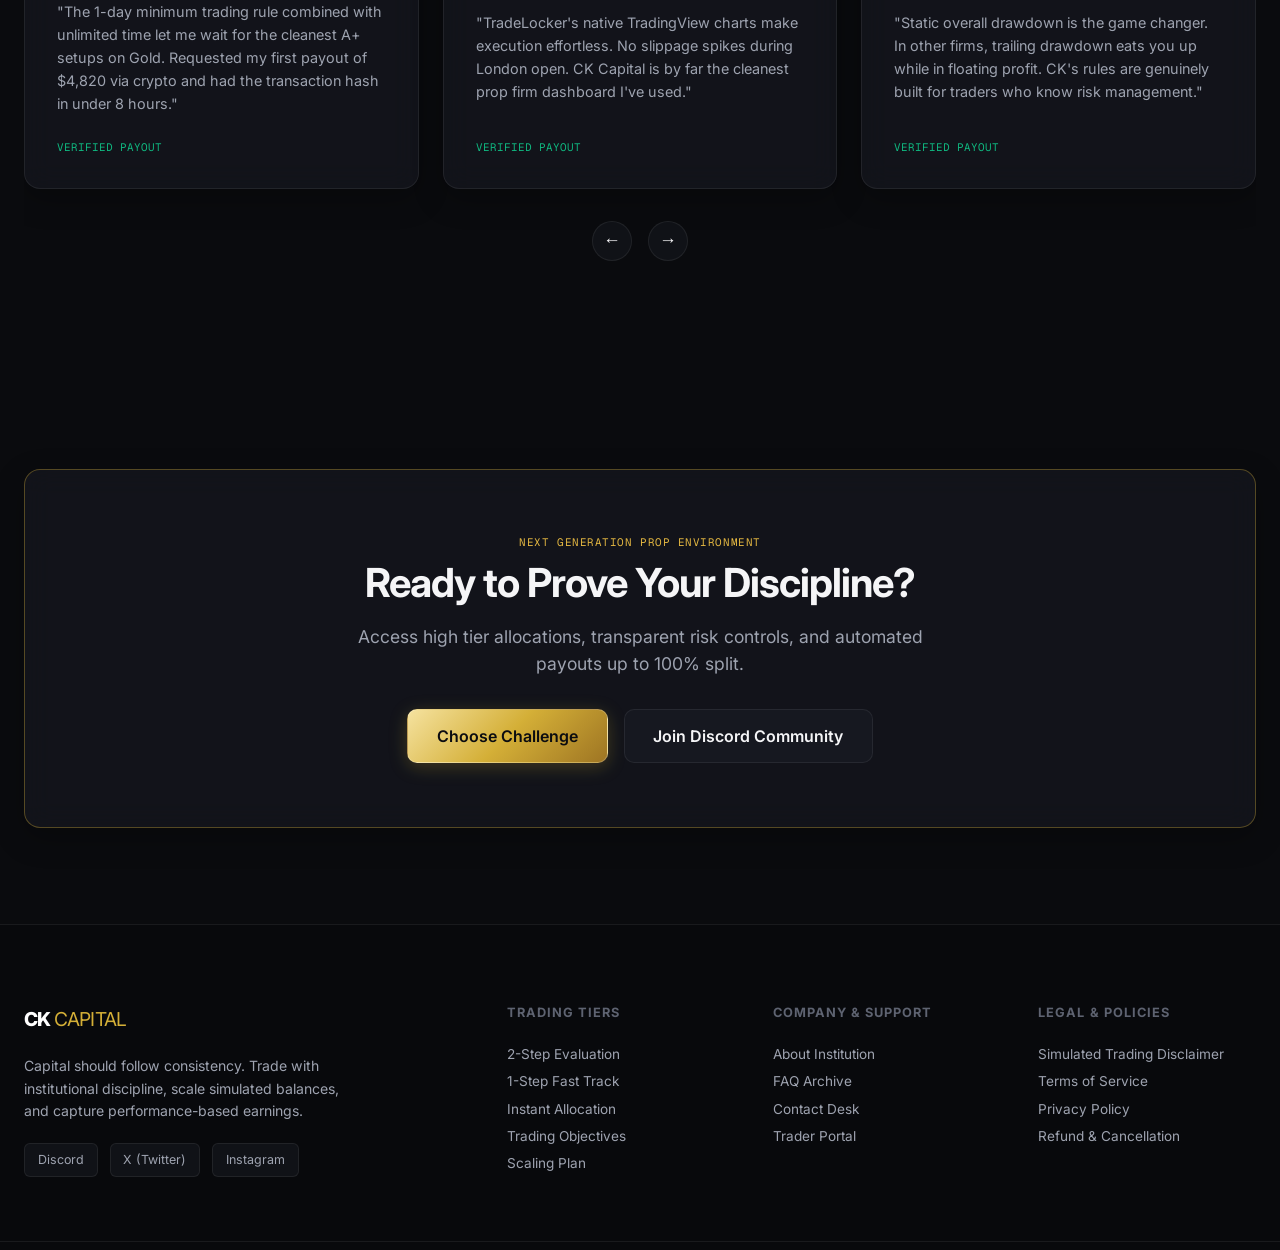
==== commit ea1235ea: "Add files via upload" ====
--- a/checkout.html
+++ b/checkout.html
@@ -1,12 +1,10 @@
-<!DOCTYPE html>
+<!doctype html>
 <html lang="en">
-<head><meta charset="utf-8"><meta name="viewport" content="width=device-width,initial-scale=1">
-<title>CK Capital — Checkout</title>
-<link rel="preconnect" href="https://fonts.googleapis.com">
-<link href="https://fonts.googleapis.com/css2?family=DM+Mono:wght@400;500&family=Manrope:wght@400;500;600;700;800&display=swap" rel="stylesheet">
-<link rel="stylesheet" href="styles.css">
+<head>
+  <meta charset="utf-8" />
+  <meta name="viewport" content="width=device-width, initial-scale=1" />
+  <meta http-equiv="refresh" content="0; url=index.html#checkout" />
+  <title>CK Capital</title>
 </head>
-<body class="checkout-page"><div class="checkout-wrap">
-        <header class="checkout-head"><a class="brand" href="index.html"><span class="logo-mark">CK</span><span>CK CAPITAL</span></a><div class="checkout-security"><span>◉</span> SECURE CHECKOUT <i></i><span>256-BIT SSL</span></div><a href="login.html" class="login-link">Already have an account? <b>Sign in</b></a></header><div class="progress"><div class="progress-step done"><b>01</b><span>Select</span></div><div class="progress-line"></div>
-        <div class="progress-step active"><b>02</b><span>Configure</span></div><div class="progress-line"></div><div class="progress-step"><b>03</b><span>Payment</span></div></div><main class="checkout-grid"><section class="checkout-main"><div class="section-title"><div><div class="eyebrow">ACCOUNT BUILDER</div><h1>Configure your challenge.</h1><p>Everything is visible before you pay. Choose the account, platform and preference that fit your trading plan.</p></div><span class="live-badge"><i></i> LIVE PRICING</span></div><div class="checkout-card"><div class="card-title"><span>01</span><div><b>Challenge type</b><small>Choose your evaluation path</small></div></div><div class="choice-grid three"><button class="big-choice selected" data-type="1 STEP"><b>1 STEP</b><span>Single evaluation</span><em>Fast route</em></button><button class="big-choice" data-type="2 STEP"><b>2 STEP</b><span>Evaluation + verification</span><em>Classic route</em></button><button class="big-choice" data-type="INSTANT"><b>INSTANT</b><span>Start immediately</span><em>Funding environment</em></button></div></div><div class="checkout-card"><div class="card-title"><span>02</span><div><b>Account size</b><small>Select your capital base</small></div></div><div class="size-grid"><button class="size-choice selected" data-size="10K"><b>$10K</b><small>Starter</small></button><button class="size-choice" data-size="25K"><b>$25K</b><small>Growth</small></button><button class="size-choice" data-size="50K"><b>$50K</b><small>Advanced</small></button><button class="size-choice" data-size="100K"><b>$100K</b><small>Professional</small></button><button class="size-choice" data-size="200K"><b>$200K</b><small>Pro</small></button><button class="size-choice" data-size="300K"><b>$300K</b><small>Elite</small></button></div></div><div class="checkout-card"><div class="card-title"><span>03</span><div><b>Trading setup</b><small>Choose your preferred execution environment</small></div></div><div class="setup-grid"><label class="select-card"><span>Platform</span><select id="platform"><option>TradeLocker</option><option>MetaTrader 5</option></select></label><label class="select-card"><span>Account preference</span><select><option>Standard</option><option>Pro — Coming Soon</option></select></label></div><div class="account-note"><span>i</span><div><b>Plan details stay transparent</b><small>Production values should be pulled from CK Capital's live plan API so objectives, limits and pricing can never drift from the real product.</small></div></div></div><div class="checkout-card"><div class="card-title"><span>04</span><div><b>Your details</b><small>Used to create or locate your trader account</small></div></div><div class="form-grid"><label>Email address<input id="email" type="email" placeholder="you@example.com"></label><label>Promo code<div class="promo"><input id="promo" placeholder="Optional"><button type="button" onclick="applyPromo()">Apply</button></div></label></div></div></section><aside class="checkout-side"><div class="order-card-real"><div class="order-head"><div><div class="eyebrow">ORDER SUMMARY</div><h2 id="orderTitle">$10K · 1 STEP</h2></div><span class="lock">LOCKED</span></div><div class="selected-plan"><span class="plan-icon">CK</span><div><b id="planName">$10,000 Challenge</b><small>Simulated trading evaluation</small></div><button onclick="document.querySelector('.checkout-main').scrollIntoView({behavior:'smooth'})">Edit</button></div><div class="summary-list"><div><span>Account size</span><b id="sumSize">$10,000</b></div><div><span>Challenge</span><b id="sumType">1 Step</b></div><div><span>Platform</span><b id="sumPlatform">TradeLocker</b></div><div><span>Trading period</span><b>Unlimited*</b></div></div><div class="summary-rule"><span>Evaluation fee</span><b id="fee">$53.00</b></div><div class="promo-applied" id="promoState" hidden>Promo applied <b id="discount">-$0.00</b></div><div class="grand-total"><span>Total</span><strong id="total">$53.00</strong></div><div class="payment-title">PAY WITH</div><div class="payment-options"><button class="pay-option active" data-pay="card"><b>Card</b><small>Visa · Mastercard · Amex</small></button><button class="pay-option" data-pay="paypal"><b>PayPal</b><small>Fast checkout</small></button><button class="pay-option" data-pay="crypto"><b>Crypto</b><small>Supported assets</small></button></div><button class="gold full xl" id="continuePay">Continue to secure payment <span>→</span></button><div class="trust-row"><span>✓ Secure payment</span><span>✓ Instant confirmation</span><span>✓ Receipt by email</span></div><p class="legal">By continuing, you agree to the applicable terms. This prototype does not process real payments.</p></div><div class="help-card"><b>Need help before paying?</b><span>Check the rules or speak with support.</span><div><a href="index.html#rules">Review rules ↗</a><a href="#" onclick="alert('Connect to live support in production.');return false">Support ↗</a></div></div></aside></main></div><script src="checkout.js"></script></body>
+<body></body>
 </html>
